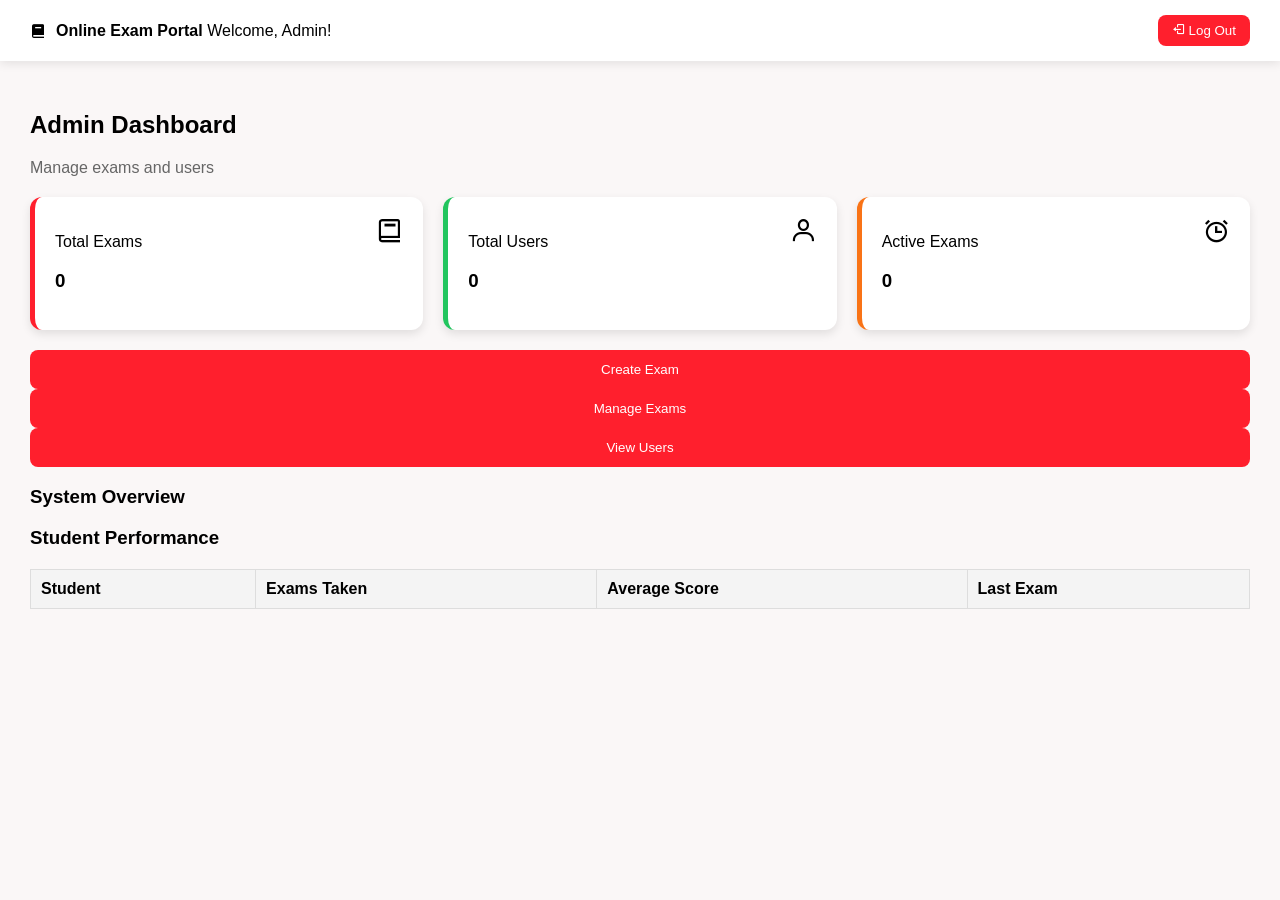
==== admin-dashboard.html @ 656fb995 "Add files via upload" ====
<!DOCTYPE html>
<html lang="en">
<head>
    <meta charset="UTF-8">
    <title>PTIT Online Exam Portal</title>

    <link rel="stylesheet" href="style.css">
    <link href="https://unpkg.com/boxicons@2.1.4/css/boxicons.min.css" rel="stylesheet">

</head>

<body>
<div id="admin-dashboard-page">

    <!-- TOP BAR -->
    <div class="topbar">

        <div class="logo">
            <i class="bx bxs-book"></i>
            <div>
                <strong>Online Exam Portal</strong>
                <span id="admin-welcome-text">Welcome, Admin!</span>
            </div>
        </div>

        <button class="logout" onclick="logout()">
            <i class="bx bx-log-out"></i> Log Out
        </button>

    </div>


    <div class="content">

        <!-- PAGE TITLE -->
        <h2>Admin Dashboard</h2>
        <p class="subtitle">Manage exams and users</p>


        <!-- STATS -->
        <div class="stats">

            <div class="stat red">
                <p>Total Exams</p>
                <h3 id="admin-total-exams">0</h3>
                <i class="bx bx-book"></i>
            </div>

            <div class="stat green">
                <p>Total Users</p>
                <h3 id="admin-total-users">0</h3>
                <i class="bx bx-user"></i>
            </div>

            <div class="stat orange">
                <p>Active Exams</p>
                <h3 id="admin-active-exams">0</h3>
                <i class="bx bx-alarm"></i>
            </div>

        </div>


        <!-- ADMIN ACTIONS -->
        <div class="search-container">

            <button onclick="openCreateExam()">Create Exam</button>

            <button onclick="openManageExams()">Manage Exams</button>

            <button onclick="openViewUserss()">View Users</button>

        </div>


        <!-- ADMIN LIST AREA -->
        <div class="exam-section">

            <h3>System Overview</h3>

            <div class="student-section">

                <h3>Student Performance</h3>

                <table class="student-table">

                    <thead>
                    <tr>
                        <th>Student</th>
                        <th>Exams Taken</th>
                        <th>Average Score</th>
                        <th>Last Exam</th>
                    </tr>
                    </thead>

                    <tbody id="student-table-body">
                    </tbody>

                </table>

            </div>

        </div>

    </div>

</div>
<script src="script.js"></script>
</body>
</html>
---- style.css ----
* {
  box-sizing: border-box;
  font-family: Arial, sans-serif;
}

body {
  margin: 0;
  background: #faf7f7;
}

/* ===== AUTH ===== */
.auth-container {
  display: flex;
  flex-direction: column;
  align-items: center;
  justify-content: center;
  height: 100vh;
}

.card {
  width: 380px;
  background: white;
  border-radius: 16px;
  overflow: hidden;
  box-shadow: 0 15px 40px rgba(0,0,0,0.15);
}

.header {
  background: #ff1f2d;
  color: white;
  padding: 30px;
  text-align: center;
}

.form {
  padding: 25px;
}

.input-box {
  display: flex;
  align-items: center;
  border: 1px solid #ddd;
  border-radius: 8px;
  padding: 10px;
  margin-bottom: 16px;
}

.input-box input {
  border: none;
  outline: none;
  flex: 1;
  margin-left: 8px;
}

button {
  width: 100%;
  background: #ff1f2d;
  color: white;
  border: none;
  padding: 12px;
  border-radius: 8px;
  cursor: pointer;
}

.footer {
  margin-top: 16px;
  color: #777;
}

/* ===== DASHBOARD ===== */
.hidden {
  display: none;
}

.topbar {
  background: white;
  display: flex;
  justify-content: space-between;
  align-items: center;
  padding: 15px 30px;
  box-shadow: 0 2px 10px rgba(0,0,0,0.1);
}

.logo {
  display: flex;
  align-items: center;
  gap: 10px;
}

.logout {
  width: auto;
  padding: 8px 14px;
}

.content {
  padding: 30px;
}

.subtitle {
  color: #666;
}

.stats {
  display: flex;
  gap: 20px;
  margin: 20px 0;
}

.stat {
  background: white;
  flex: 1;
  padding: 20px;
  border-radius: 12px;
  box-shadow: 0 4px 10px rgba(0,0,0,0.1);
  position: relative;
}

.stat i {
  position: absolute;
  right: 20px;
  top: 20px;
  font-size: 28px;
}

.red { border-left: 5px solid #ff1f2d; }
.green { border-left: 5px solid #22c55e; }
.orange { border-left: 5px solid #f97316; }

.search {
  background: white;
  padding: 15px;
  border-radius: 12px;
  display: flex;
  gap: 10px;
  align-items: center;
  box-shadow: 0 4px 10px rgba(0,0,0,0.1);
}

.search input {
  flex: 1;
  border: none;
  outline: none;
}

.exam-list {
  margin-top: 30px;
}

.exam-card{
    display: flex;
    justify-content: space-between;
    align-items: center;

    padding: 15px;
    border-radius: 10px;
    border: 1px solid #ddd;
    margin-bottom: 15px;
    background: white;
}

.exam-info{
    max-width: 75%;
}

.exam {
  background: white;
  padding: 20px;
  border-radius: 12px;
  margin-bottom: 16px;
  display: flex;
  justify-content: space-between;
  box-shadow: 0 4px 10px rgba(0,0,0,0.1);
}

#timer{
    font-size:18px;
    font-weight:bold;
    margin-bottom:20px;
    color:#d9534f;
}

#options{
    display:grid;
    grid-template-columns:1fr 1fr;
    gap:30px;
    margin-bottom: 30px;
}

#options button{
    padding:12px;
    font-size:16px;
    width:100%;
}

#options button.selected {
    background-color: #E07070;
    color: white;
}

.review-section{
    margin-top:30px;
}

.review-item{
    background:white;
    padding:15px;
    margin-bottom:15px;
    border-radius:8px;
}

.tag {
  padding: 4px 10px;
  border-radius: 20px;
  font-size: 12px;
  margin-right: 6px;
}

.tag.blue { background: #e0edff; color: #2563eb; }
.tag.green { background: #dcfce7; color: #16a34a; }
.tag.orange { background: #ffedd5; color: #ea580c; }
.tag.red { background: #fee2e2; color: #dc2626; }

.start {
  width: auto;
  padding: 10px 16px;
}

.student-table{
    width:100%;
    border-collapse: collapse;
    margin-top:20px;
}

.student-table th,
.student-table td{
    border:1px solid #ddd;
    padding:10px;
    text-align:left;
}

.student-table th{
    background:#f4f4f4;
}

.student-table tr:nth-child(even){
    background:#fafafa;
}
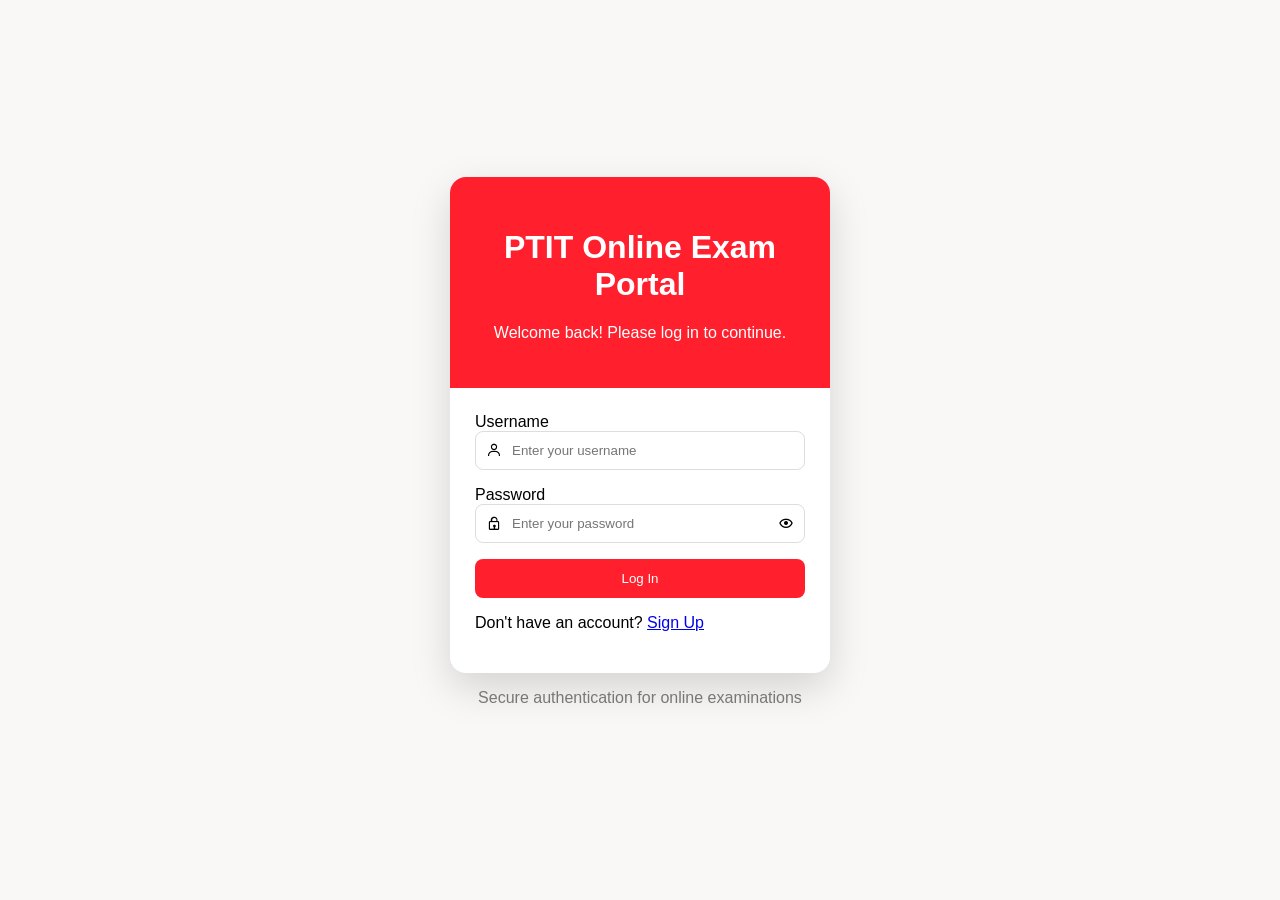
==== commit 219fda4b: "Add files via upload" ====
--- a/admin-dashboard.html
+++ b/admin-dashboard.html
@@ -68,7 +68,7 @@
 
             <button onclick="openManageExams()">Manage Exams</button>
 
-            <button onclick="openViewUserss()">View Users</button>
+            <button onclick="openViewUsers()">View Users</button>
 
         </div>
 
@@ -78,26 +78,11 @@
 
             <h3>System Overview</h3>
 
-            <div class="student-section">
-
-                <h3>Student Performance</h3>
-
-                <table class="student-table">
-
-                    <thead>
-                    <tr>
-                        <th>Student</th>
-                        <th>Exams Taken</th>
-                        <th>Average Score</th>
-                        <th>Last Exam</th>
-                    </tr>
-                    </thead>
-
-                    <tbody id="student-table-body">
-                    </tbody>
-
-                </table>
-
+            <div class="stats">
+                <div>Total Students: <span id="total-students"></span></div>
+                <div>Total Exams: <span id="total-exams"></span></div>
+                <div>Total Attempts: <span id="total-attempts"></span></div>
+                <div>Average Score: <span id="avg-score"></span></div>
             </div>
 
         </div>
